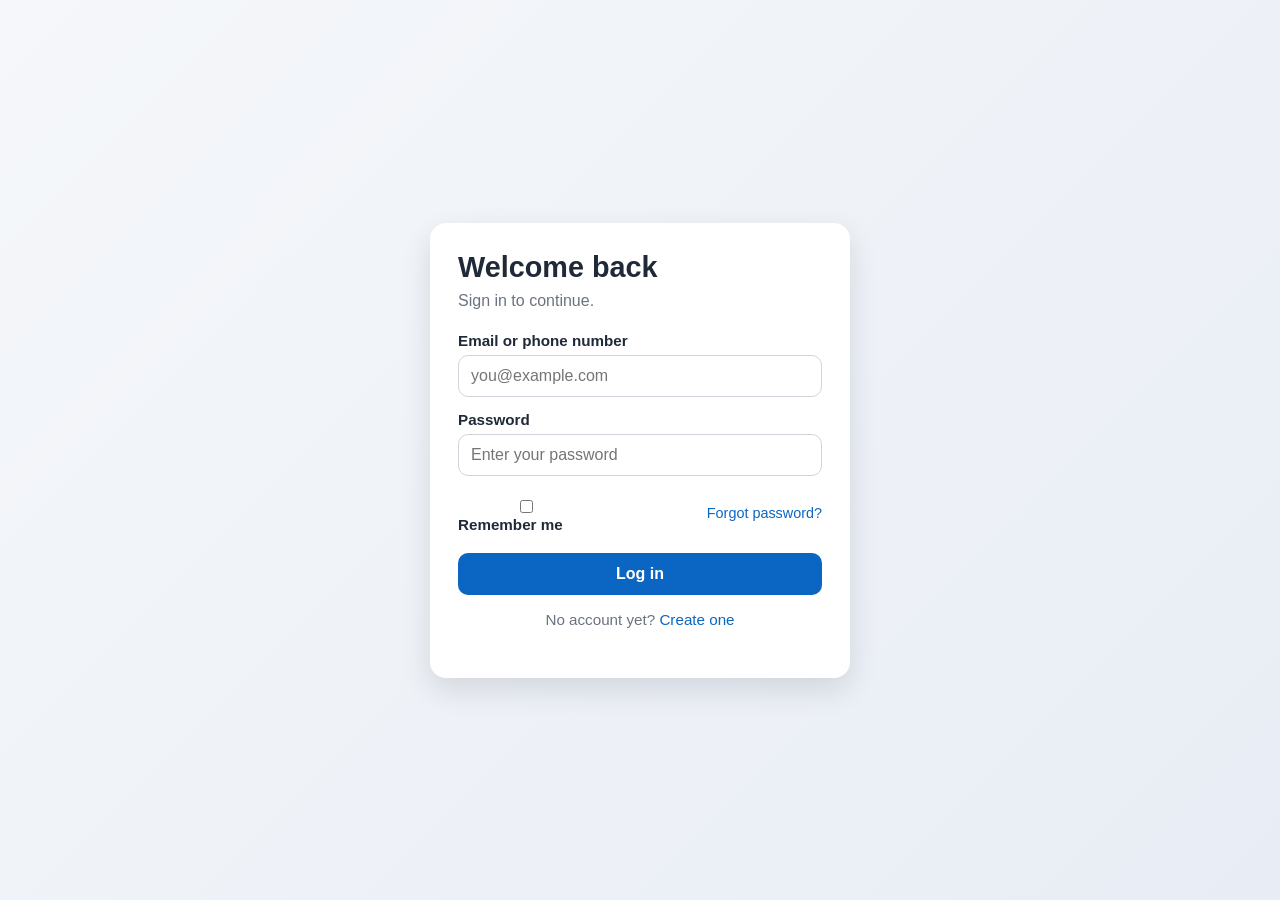
==== login.html @ be451252 "feat : add login.html" ====
<!doctype html>
<html lang="en">
  <head>
    <meta charset="UTF-8" />
    <meta name="viewport" content="width=device-width, initial-scale=1.0" />
    <title>Login</title>
    <style>
      :root {
        --bg-start: #f5f7fa;
        --bg-end: #e8edf5;
        --card-bg: #ffffff;
        --text: #1f2937;
        --muted: #6b7280;
        --primary: #0a66c2;
        --primary-hover: #084f96;
        --border: #d1d5db;
        --shadow: 0 12px 30px rgba(15, 23, 42, 0.12);
      }

      * {
        box-sizing: border-box;
      }

      body {
        margin: 0;
        min-height: 100vh;
        display: grid;
        place-items: center;
        font-family: "Inter", "Segoe UI", Tahoma, sans-serif;
        color: var(--text);
        background: linear-gradient(135deg, var(--bg-start), var(--bg-end));
      }

      .login-card {
        width: min(92vw, 420px);
        padding: 28px;
        border-radius: 16px;
        background: var(--card-bg);
        box-shadow: var(--shadow);
      }

      h1 {
        margin: 0 0 8px;
        font-size: 1.8rem;
      }

      p {
        margin: 0 0 22px;
        color: var(--muted);
      }

      form {
        display: grid;
        gap: 14px;
      }

      label {
        font-size: 0.95rem;
        font-weight: 600;
      }

      input {
        width: 100%;
        margin-top: 6px;
        padding: 11px 12px;
        border: 1px solid var(--border);
        border-radius: 10px;
        font-size: 1rem;
      }

      input:focus {
        outline: 2px solid rgba(10, 102, 194, 0.2);
        border-color: var(--primary);
      }

      .row {
        display: flex;
        justify-content: space-between;
        align-items: center;
        margin-top: 4px;
        font-size: 0.9rem;
      }

      .row a {
        color: var(--primary);
        text-decoration: none;
      }

      .row a:hover {
        text-decoration: underline;
      }

      button {
        margin-top: 6px;
        padding: 12px;
        border: none;
        border-radius: 10px;
        font-size: 1rem;
        font-weight: 600;
        color: #fff;
        background: var(--primary);
        cursor: pointer;
        transition: background-color 0.2s ease;
      }

      button:hover {
        background: var(--primary-hover);
      }

      .register {
        margin-top: 16px;
        text-align: center;
        font-size: 0.95rem;
        color: var(--muted);
      }

      .register a {
        color: var(--primary);
        text-decoration: none;
      }

      .register a:hover {
        text-decoration: underline;
      }
    </style>
  </head>
  <body>
    <main class="login-card">
      <h1>Welcome back</h1>
      <p>Sign in to continue.</p>

      <form action="#" method="post">
        <label>
          Email or phone number
          <input
            type="text"
            name="account"
            autocomplete="username"
            placeholder="you@example.com"
            required
          />
        </label>

        <label>
          Password
          <input
            type="password"
            name="password"
            autocomplete="current-password"
            placeholder="Enter your password"
            required
          />
        </label>

        <div class="row">
          <label>
            <input type="checkbox" name="remember" />
            Remember me
          </label>
          <a href="#">Forgot password?</a>
        </div>

        <button type="submit">Log in</button>
      </form>

      <p class="register">No account yet? <a href="#">Create one</a></p>
    </main>
  </body>
</html>
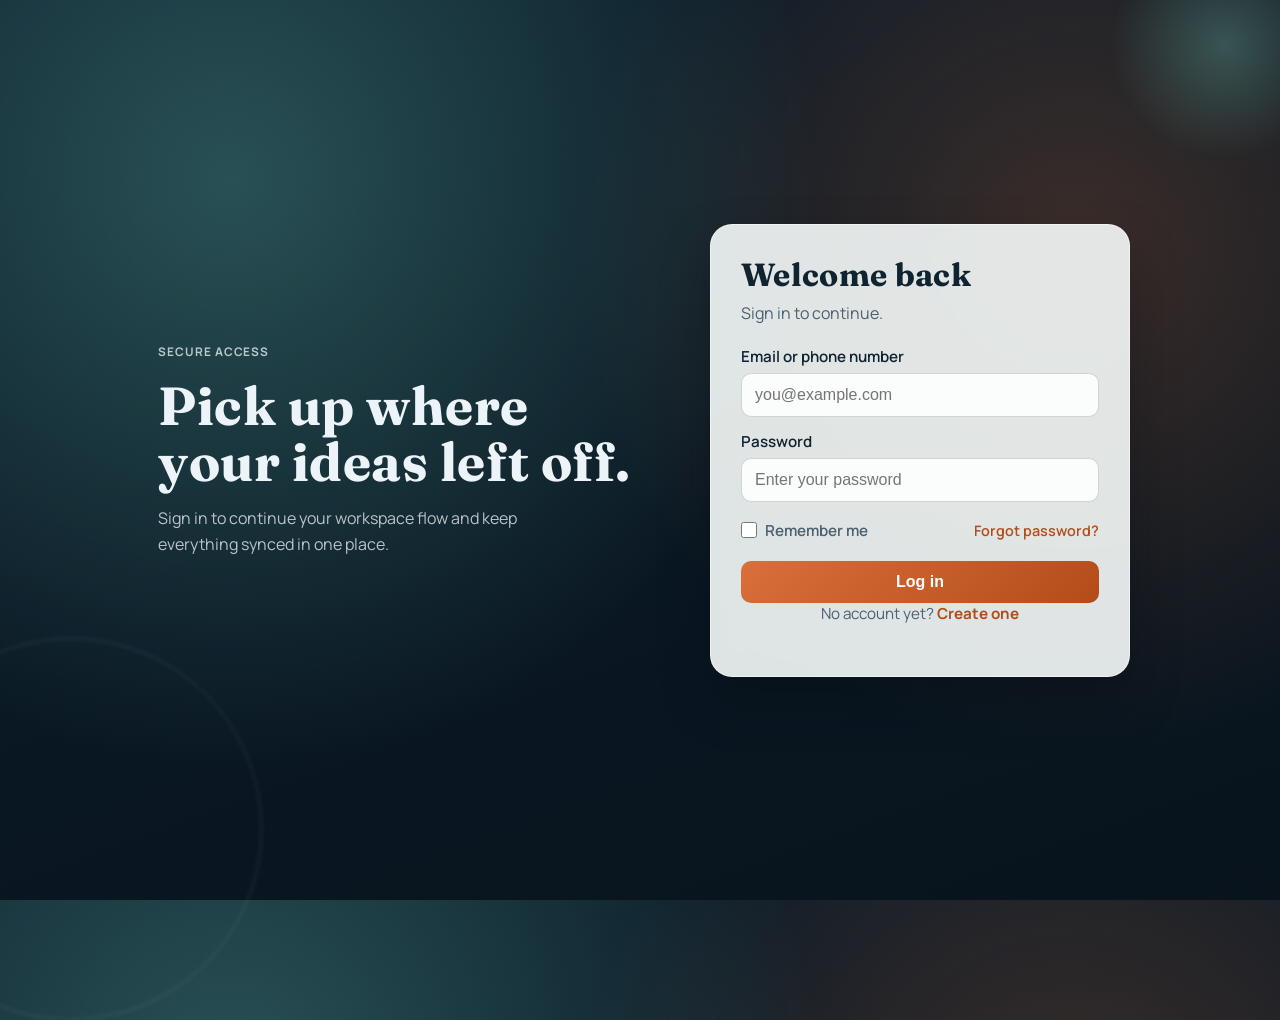
==== commit 8edcc44d: "style : update login update UI login" ====
--- a/login.html
+++ b/login.html
@@ -4,17 +4,24 @@
     <meta charset="UTF-8" />
     <meta name="viewport" content="width=device-width, initial-scale=1.0" />
     <title>Login</title>
+    <link rel="preconnect" href="https://fonts.googleapis.com" />
+    <link rel="preconnect" href="https://fonts.gstatic.com" crossorigin />
+    <link
+      href="https://fonts.googleapis.com/css2?family=Fraunces:opsz,wght@9..144,600;9..144,700&family=Manrope:wght@400;500;600;700&display=swap"
+      rel="stylesheet"
+    />
     <style>
       :root {
-        --bg-start: #f5f7fa;
-        --bg-end: #e8edf5;
-        --card-bg: #ffffff;
-        --text: #1f2937;
-        --muted: #6b7280;
-        --primary: #0a66c2;
-        --primary-hover: #084f96;
-        --border: #d1d5db;
-        --shadow: 0 12px 30px rgba(15, 23, 42, 0.12);
+        --bg-ink: #0c1d2b;
+        --bg-deep: #08131c;
+        --card-bg: rgba(247, 251, 250, 0.9);
+        --text: #0f2330;
+        --muted: #4b6070;
+        --accent: #d96f3a;
+        --accent-strong: #b44c1a;
+        --line: rgba(15, 35, 48, 0.18);
+        --ring: rgba(217, 111, 58, 0.22);
+        --shadow: 0 24px 48px rgba(2, 12, 20, 0.35);
       }
 
       * {
@@ -24,27 +31,115 @@
       body {
         margin: 0;
         min-height: 100vh;
+        padding: 28px;
+        display: flex;
+        align-items: center;
+        justify-content: center;
+        font-family: "Manrope", "Segoe UI", Tahoma, sans-serif;
+        color: #edf4f9;
+        background:
+          radial-gradient(circle at 18% 20%, rgba(95, 181, 168, 0.35), transparent 46%),
+          radial-gradient(circle at 84% 28%, rgba(217, 111, 58, 0.24), transparent 40%),
+          linear-gradient(160deg, var(--bg-ink), var(--bg-deep));
+        position: relative;
+        overflow: hidden;
+      }
+
+      body::before,
+      body::after {
+        content: "";
+        position: absolute;
+        border-radius: 50%;
+        filter: blur(2px);
+        pointer-events: none;
+      }
+
+      body::before {
+        width: 380px;
+        height: 380px;
+        left: -120px;
+        bottom: -120px;
+        border: 1px solid rgba(237, 244, 249, 0.18);
+        animation: drift 14s ease-in-out infinite;
+      }
+
+      body::after {
+        width: 250px;
+        height: 250px;
+        top: -80px;
+        right: -70px;
+        background: radial-gradient(circle, rgba(95, 181, 168, 0.34), transparent 65%);
+        animation: drift 10s ease-in-out infinite reverse;
+      }
+
+      .login-wrap {
+        width: min(96vw, 980px);
         display: grid;
-        place-items: center;
-        font-family: "Inter", "Segoe UI", Tahoma, sans-serif;
+        grid-template-columns: 1fr 420px;
+        gap: 24px;
+        align-items: stretch;
+        position: relative;
+        z-index: 1;
+      }
+
+      .intro {
+        padding: 22px 8px;
+        display: flex;
+        flex-direction: column;
+        justify-content: center;
+        gap: 16px;
+        opacity: 0;
+        transform: translateY(16px);
+        animation: reveal 700ms ease forwards;
+      }
+
+      .eyebrow {
+        margin: 0;
+        letter-spacing: 0.08em;
+        text-transform: uppercase;
+        font-size: 0.74rem;
+        font-weight: 700;
+        color: rgba(237, 244, 249, 0.74);
+      }
+
+      .intro h1 {
+        margin: 0;
+        max-width: 13ch;
+        font-family: "Fraunces", Georgia, serif;
+        font-size: clamp(2rem, 4.8vw, 3.35rem);
+        line-height: 1.05;
+        letter-spacing: 0.01em;
+      }
+
+      .intro p {
+        margin: 0;
+        max-width: 36ch;
+        color: rgba(237, 244, 249, 0.76);
+        line-height: 1.6;
+      }
+
+      .login-card {
+        width: 100%;
+        padding: 30px;
+        border-radius: 22px;
+        background: var(--card-bg);
+        backdrop-filter: blur(8px);
+        box-shadow: var(--shadow);
+        border: 1px solid rgba(255, 255, 255, 0.55);
+        opacity: 0;
+        transform: translateY(16px);
+        animation: reveal 700ms ease 140ms forwards;
+      }
+
+      .login-card h2 {
+        margin: 0 0 8px;
+        font-size: 2rem;
+        font-family: "Fraunces", Georgia, serif;
         color: var(--text);
-        background: linear-gradient(135deg, var(--bg-start), var(--bg-end));
-      }
-
-      .login-card {
-        width: min(92vw, 420px);
-        padding: 28px;
-        border-radius: 16px;
-        background: var(--card-bg);
-        box-shadow: var(--shadow);
-      }
-
-      h1 {
-        margin: 0 0 8px;
-        font-size: 1.8rem;
-      }
-
-      p {
+        letter-spacing: 0.01em;
+      }
+
+      .login-card > p {
         margin: 0 0 22px;
         color: var(--muted);
       }
@@ -57,20 +152,25 @@
       label {
         font-size: 0.95rem;
         font-weight: 600;
+        color: var(--text);
       }
 
       input {
         width: 100%;
         margin-top: 6px;
-        padding: 11px 12px;
-        border: 1px solid var(--border);
+        padding: 12px 13px;
+        border: 1px solid var(--line);
         border-radius: 10px;
         font-size: 1rem;
+        background: rgba(255, 255, 255, 0.88);
+        transition: border-color 0.2s ease, box-shadow 0.2s ease, transform 0.2s ease;
       }
 
       input:focus {
-        outline: 2px solid rgba(10, 102, 194, 0.2);
-        border-color: var(--primary);
+        outline: none;
+        border-color: var(--accent);
+        box-shadow: 0 0 0 4px var(--ring);
+        transform: translateY(-1px);
       }
 
       .row {
@@ -82,12 +182,27 @@
       }
 
       .row a {
-        color: var(--primary);
+        color: var(--accent-strong);
         text-decoration: none;
+        font-weight: 600;
       }
 
       .row a:hover {
         text-decoration: underline;
+      }
+
+      .remember {
+        display: flex;
+        align-items: center;
+        gap: 8px;
+        color: var(--muted);
+      }
+
+      .remember input {
+        width: 16px;
+        height: 16px;
+        margin: 0;
+        accent-color: var(--accent);
       }
 
       button {
@@ -98,13 +213,15 @@
         font-size: 1rem;
         font-weight: 600;
         color: #fff;
-        background: var(--primary);
+        background: linear-gradient(135deg, var(--accent), var(--accent-strong));
         cursor: pointer;
-        transition: background-color 0.2s ease;
+        transition: transform 0.2s ease, box-shadow 0.2s ease, filter 0.2s ease;
       }
 
       button:hover {
-        background: var(--primary-hover);
+        transform: translateY(-1px);
+        box-shadow: 0 12px 20px rgba(180, 76, 26, 0.28);
+        filter: saturate(1.08);
       }
 
       .register {
@@ -115,55 +232,118 @@
       }
 
       .register a {
-        color: var(--primary);
+        color: var(--accent-strong);
         text-decoration: none;
+        font-weight: 700;
       }
 
       .register a:hover {
         text-decoration: underline;
+      }
+
+      @keyframes reveal {
+        to {
+          opacity: 1;
+          transform: translateY(0);
+        }
+      }
+
+      @keyframes drift {
+        0%,
+        100% {
+          transform: translate(0, 0);
+        }
+        50% {
+          transform: translate(10px, -12px);
+        }
+      }
+
+      @media (max-width: 900px) {
+        body {
+          padding: 20px;
+        }
+
+        .login-wrap {
+          grid-template-columns: 1fr;
+          gap: 16px;
+          max-width: 460px;
+        }
+
+        .intro {
+          padding: 0 4px;
+          gap: 10px;
+        }
+
+        .intro h1 {
+          max-width: 18ch;
+        }
+      }
+
+      @media (max-width: 460px) {
+        .login-card {
+          padding: 24px 20px;
+          border-radius: 18px;
+        }
+
+        .row {
+          flex-direction: column;
+          align-items: flex-start;
+          gap: 8px;
+        }
       }
     </style>
   </head>
   <body>
-    <main class="login-card">
-      <h1>Welcome back</h1>
-      <p>Sign in to continue.</p>
-
-      <form action="#" method="post">
-        <label>
-          Email or phone number
-          <input
-            type="text"
-            name="account"
-            autocomplete="username"
-            placeholder="you@example.com"
-            required
-          />
-        </label>
-
-        <label>
-          Password
-          <input
-            type="password"
-            name="password"
-            autocomplete="current-password"
-            placeholder="Enter your password"
-            required
-          />
-        </label>
-
-        <div class="row">
+    <main class="login-wrap">
+      <section class="intro">
+        <p class="eyebrow">Secure Access</p>
+        <h1>Pick up where your ideas left off.</h1>
+        <p>
+          Sign in to continue your workspace flow and keep everything synced in
+          one place.
+        </p>
+      </section>
+
+      <section class="login-card" aria-label="Login form">
+        <h2>Welcome back</h2>
+        <p>Sign in to continue.</p>
+
+        <form action="#" method="post">
           <label>
-            <input type="checkbox" name="remember" />
-            Remember me
+            Email or phone number
+            <input
+              type="text"
+              name="account"
+              autocomplete="username"
+              placeholder="you@example.com"
+              required
+            />
           </label>
-          <a href="#">Forgot password?</a>
-        </div>
-
-        <button type="submit">Log in</button>
-      </form>
-
-      <p class="register">No account yet? <a href="#">Create one</a></p>
+
+          <label>
+            Password
+            <input
+              type="password"
+              name="password"
+              autocomplete="current-password"
+              placeholder="Enter your password"
+              required
+            />
+          </label>
+
+          <div class="row">
+            <label class="remember">
+              <input type="checkbox" name="remember" />
+              Remember me
+            </label>
+            <a href="#">Forgot password?</a>
+          </div>
+
+          <button type="submit">Log in</button>
+        </form>
+
+        <p class="register">No account yet? <a href="#">Create one</a></p>
+      </section>
     </main>
   </body>
 </html>
